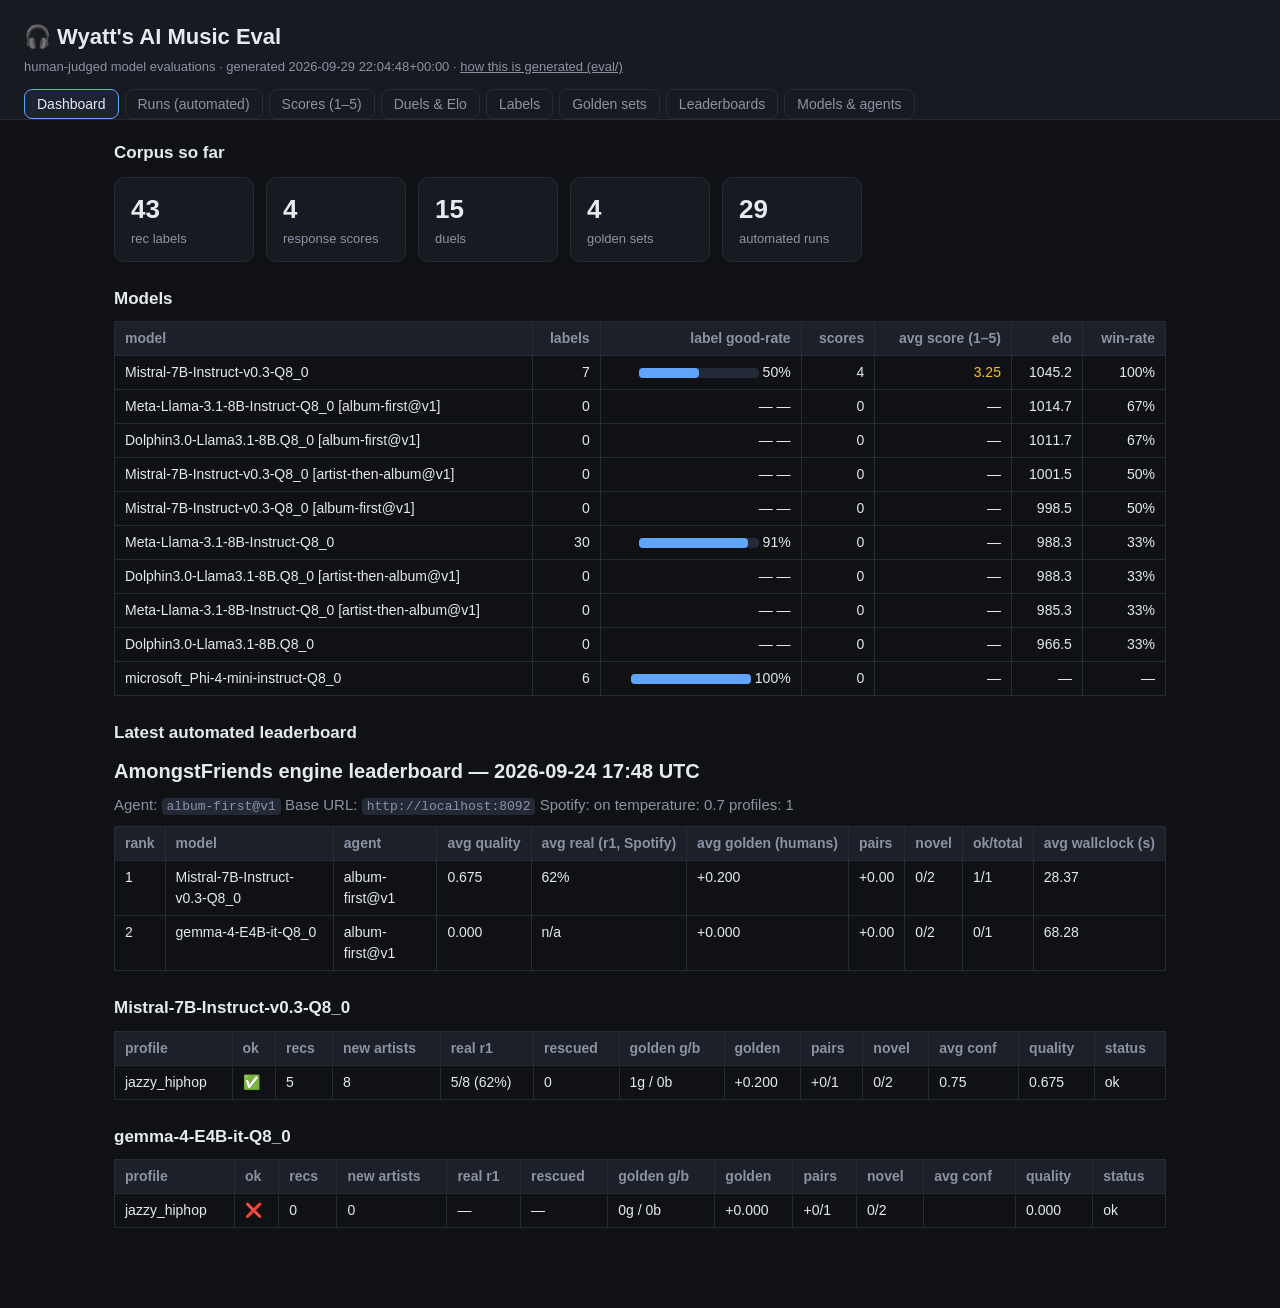
==== docs/index.html @ cd93b75b "Serve eval site from docs/ for GitHub Pages" ====
<!doctype html>
<html lang="en">
<head>
<meta charset="utf-8">
<meta name="viewport" content="width=device-width, initial-scale=1">
<title>Wyatt's AI Music Eval</title>
<link rel="stylesheet" href="style.css?v=20260929220448">
</head>
<body>
<header>
  <h1>🎧 Wyatt's AI Music Eval</h1>
  <p class="sub">human-judged model evaluations · generated <span id="generated"></span> · <a href="https://github.com/wyattpierson/wms-amongstfriends-recommender/tree/main/eval" target="_blank" rel="noopener">how this is generated (eval/)</a></p>
  <nav id="tabs">
    <button data-tab="dashboard" class="active">Dashboard</button>
    <button data-tab="runs">Runs (automated)</button>
    <button data-tab="scores">Scores (1–5)</button>
    <button data-tab="duels">Duels &amp; Elo</button>
    <button data-tab="labels">Labels</button>
    <button data-tab="golden">Golden sets</button>
    <button data-tab="leaderboards">Leaderboards</button>
    <button data-tab="about">Models &amp; agents</button>
  </nav>
</header>
<main>
  <section id="tab-dashboard" class="tab active"></section>
  <section id="tab-runs" class="tab"></section>
  <section id="tab-scores" class="tab"></section>
  <section id="tab-duels" class="tab"></section>
  <section id="tab-labels" class="tab"></section>
  <section id="tab-golden" class="tab"></section>
  <section id="tab-leaderboards" class="tab"></section>
  <section id="tab-about" class="tab"></section>
</main>
<script src="data.js?v=20260929220448"></script>
<script src="app.js?v=20260929220448"></script>
</body>
</html>
---- docs/style.css ----
:root { --bg:#0f1115; --panel:#171a21; --line:#262b36; --text:#e6e9ef; --dim:#8b93a3;
        --good:#4ade80; --bad:#f87171; --mid:#fbbf24; --accent:#60a5fa; }
* { box-sizing:border-box; }
body { margin:0; background:var(--bg); color:var(--text);
       font:15px/1.5 -apple-system, "Segoe UI", Roboto, Helvetica, Arial, sans-serif; }
header { padding:20px 24px 0; border-bottom:1px solid var(--line); background:var(--panel); }
h1 { margin:0; font-size:22px; }
.sub { color:var(--dim); margin:4px 0 12px; font-size:13px; }
.sub a { color:var(--dim); }
nav { display:flex; gap:6px; flex-wrap:wrap; }
nav button { background:none; border:1px solid var(--line); color:var(--dim);
             padding:6px 12px; border-radius:8px; cursor:pointer; font-size:14px; }
nav button.active { color:var(--text); border-color:var(--accent); background:#1c2433; }
main { padding:20px 24px 60px; max-width:1100px; margin:0 auto; }
.tab { display:none; }
.tab.active { display:block; }
h2 { font-size:17px; margin:24px 0 10px; }
h2:first-child { margin-top:0; }
table { border-collapse:collapse; width:100%; margin:10px 0 20px; font-size:14px; }
th, td { border:1px solid var(--line); padding:6px 10px; text-align:left; vertical-align:top; }
th { background:#1c2029; color:var(--dim); font-weight:600; white-space:nowrap; }
td.num, th.num { text-align:right; }
tr:hover td { background:#1a1f29; }
th.sortable { cursor:pointer; user-select:none; } th.sortable:hover { color:var(--accent); }
tr.failed td { opacity:0.55; } tr.untrusted td { background:#2a1a1e; }
.good { color:var(--good); } .bad { color:var(--bad); } .mid { color:var(--mid); }
.dim { color:var(--dim); }
.bar { background:#232936; border-radius:4px; height:10px; width:120px; display:inline-block; vertical-align:middle; }
.bar > div { height:10px; border-radius:4px; background:var(--accent); }
.pill { display:inline-block; padding:1px 8px; border-radius:10px; font-size:12px; background:#232936; }
.cards { display:flex; gap:12px; flex-wrap:wrap; margin:12px 0 20px; }
.card { background:var(--panel); border:1px solid var(--line); border-radius:10px; padding:12px 16px; min-width:140px; }
.card .n { font-size:26px; font-weight:700; }
.card .l { color:var(--dim); font-size:13px; }
select, input { background:#1c2029; color:var(--text); border:1px solid var(--line);
                border-radius:6px; padding:5px 8px; font-size:14px; }
.filters { margin:8px 0; display:flex; gap:8px; flex-wrap:wrap; align-items:center; }
details { background:var(--panel); border:1px solid var(--line); border-radius:8px;
          padding:8px 12px; margin:8px 0; }
summary { cursor:pointer; color:var(--accent); }
pre { background:#0c0e12; border:1px solid var(--line); border-radius:8px;
      padding:12px; overflow-x:auto; font-size:13px; }
.md h1 { font-size:20px; } .md h2 { font-size:17px; } .md p { margin:8px 0; color:var(--dim); }
.empty { color:var(--dim); font-style:italic; padding:16px 0; }
code { background:#232936; padding:1px 5px; border-radius:4px; font-size:13px; }
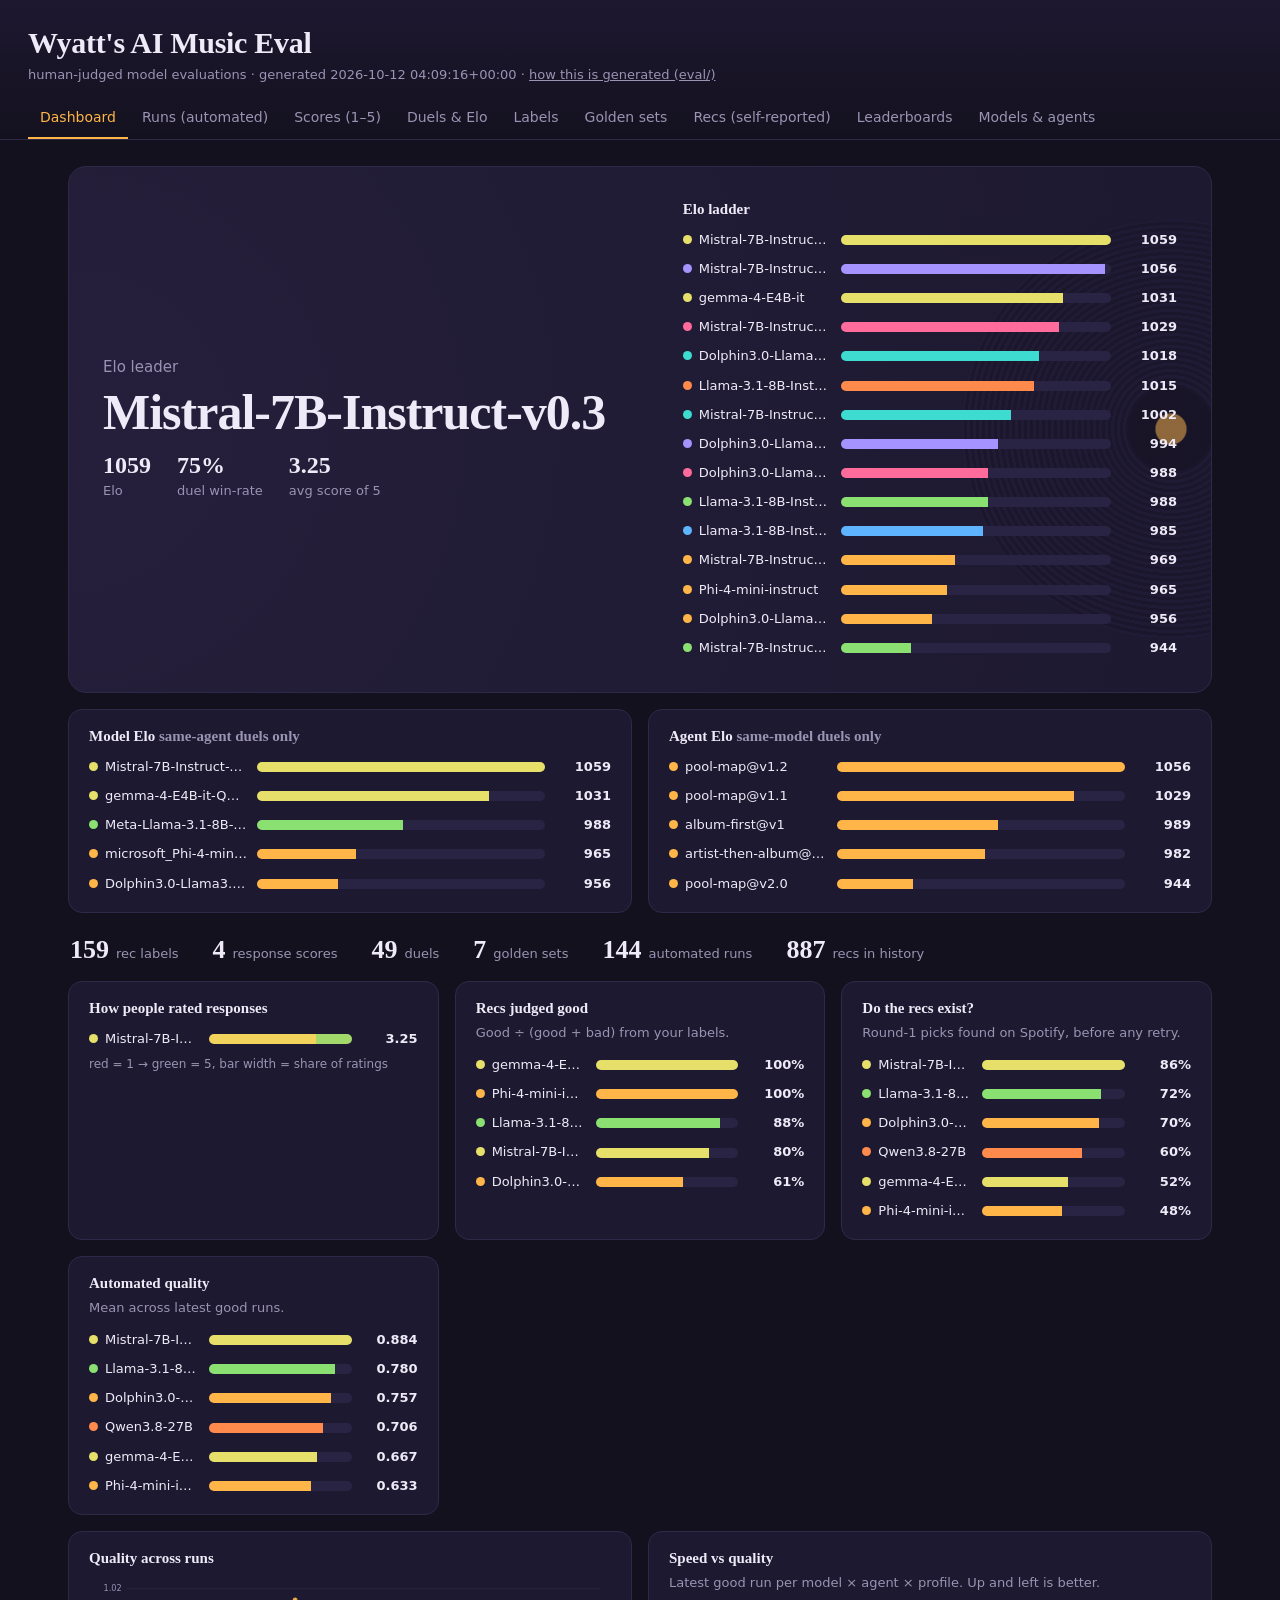
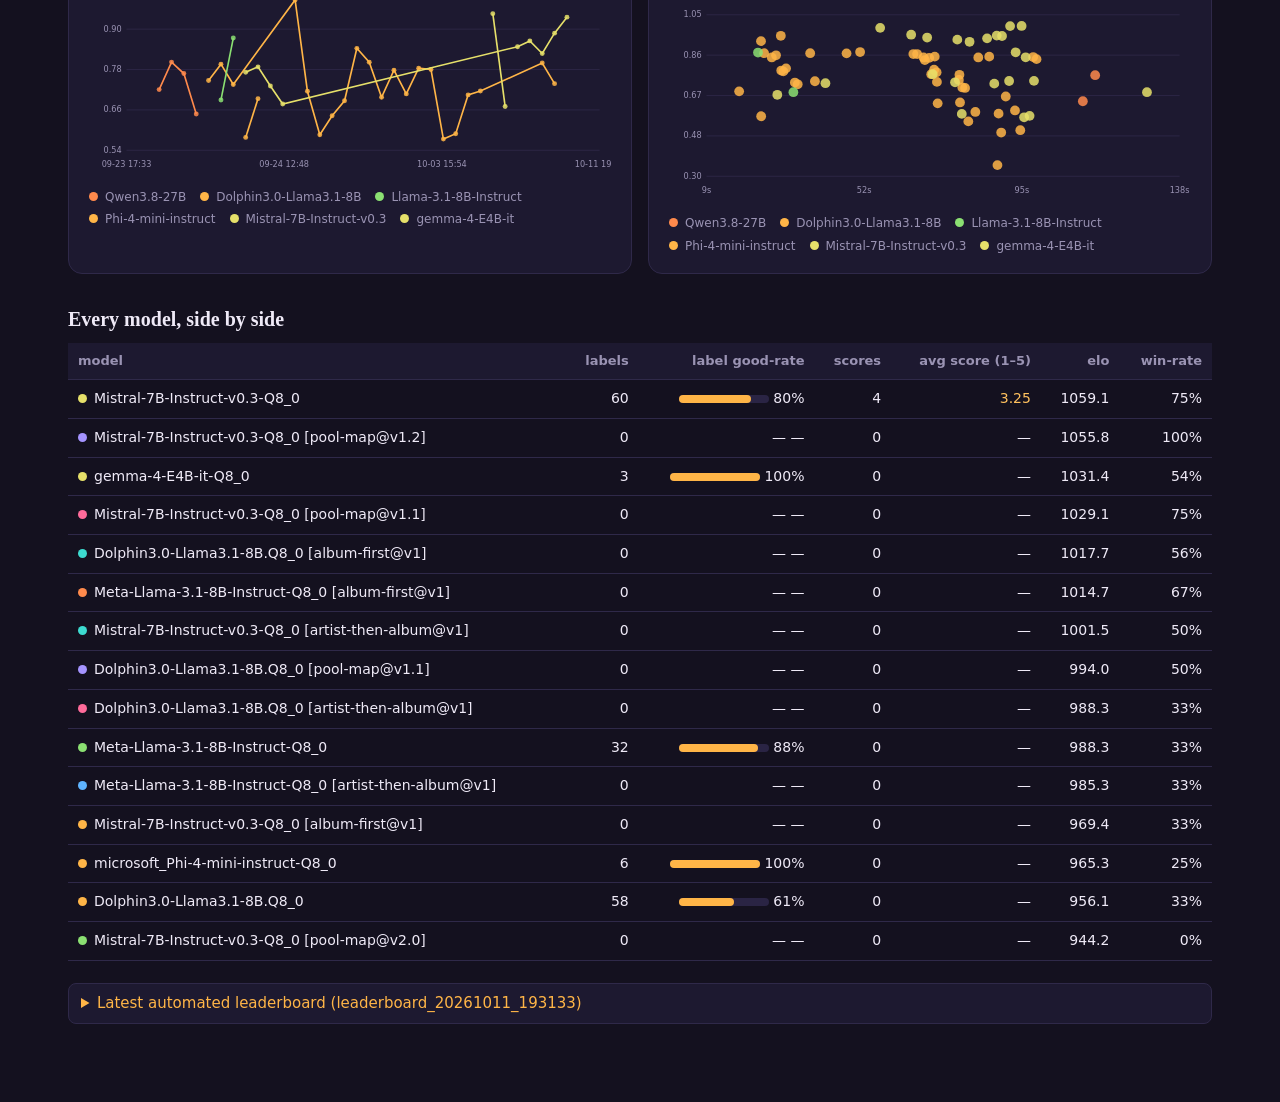
==== commit 3dbef516: "Lots of changes... New agents, improved eval, new ratings, new site" ====
--- a/docs/index.html
+++ b/docs/index.html
@@ -4,11 +4,11 @@
 <meta charset="utf-8">
 <meta name="viewport" content="width=device-width, initial-scale=1">
 <title>Wyatt's AI Music Eval</title>
-<link rel="stylesheet" href="style.css?v=20260929220448">
+<link rel="stylesheet" href="style.css?v=20261012040916">
 </head>
 <body>
 <header>
-  <h1>🎧 Wyatt's AI Music Eval</h1>
+  <h1>Wyatt's AI Music Eval</h1>
   <p class="sub">human-judged model evaluations · generated <span id="generated"></span> · <a href="https://github.com/wyattpierson/wms-amongstfriends-recommender/tree/main/eval" target="_blank" rel="noopener">how this is generated (eval/)</a></p>
   <nav id="tabs">
     <button data-tab="dashboard" class="active">Dashboard</button>
@@ -17,6 +17,7 @@
     <button data-tab="duels">Duels &amp; Elo</button>
     <button data-tab="labels">Labels</button>
     <button data-tab="golden">Golden sets</button>
+    <button data-tab="recs">Recs (self-reported)</button>
     <button data-tab="leaderboards">Leaderboards</button>
     <button data-tab="about">Models &amp; agents</button>
   </nav>
@@ -28,10 +29,11 @@
   <section id="tab-duels" class="tab"></section>
   <section id="tab-labels" class="tab"></section>
   <section id="tab-golden" class="tab"></section>
+  <section id="tab-recs" class="tab"></section>
   <section id="tab-leaderboards" class="tab"></section>
   <section id="tab-about" class="tab"></section>
 </main>
-<script src="data.js?v=20260929220448"></script>
-<script src="app.js?v=20260929220448"></script>
+<script src="data.js?v=20261012040916"></script>
+<script src="app.js?v=20261012040916"></script>
 </body>
 </html>
--- a/docs/style.css
+++ b/docs/style.css
@@ -1,46 +1,62 @@
 
-:root { --bg:#0f1115; --panel:#171a21; --line:#262b36; --text:#e6e9ef; --dim:#8b93a3;
-        --good:#4ade80; --bad:#f87171; --mid:#fbbf24; --accent:#60a5fa; }
+:root { --bg:#14111f; --panel:#1d1930; --panel2:#251f3b; --line:#2f2949; --text:#efeaf7; --dim:#9a93b3;
+        --good:#7be0a8; --bad:#ff7a90; --mid:#ffc15e; --accent:#ffb547;
+        --serif:"Iowan Old Style","Palatino Linotype",Palatino,Georgia,serif; }
 * { box-sizing:border-box; }
-body { margin:0; background:var(--bg); color:var(--text);
-       font:15px/1.5 -apple-system, "Segoe UI", Roboto, Helvetica, Arial, sans-serif; }
-header { padding:20px 24px 0; border-bottom:1px solid var(--line); background:var(--panel); }
-h1 { margin:0; font-size:22px; }
-.sub { color:var(--dim); margin:4px 0 12px; font-size:13px; }
+body { margin:0; background:var(--bg); color:var(--text); font:15px/1.55 system-ui,-apple-system,"Segoe UI",Roboto,sans-serif; }
+header { padding:26px 28px 0; background:linear-gradient(#1d1830,var(--bg)); position:sticky; top:0; z-index:5; border-bottom:1px solid var(--line); }
+h1 { margin:0; font:600 30px/1.1 var(--serif); letter-spacing:-.01em; }
+.sub { color:var(--dim); margin:6px 0 14px; font-size:13px; }
 .sub a { color:var(--dim); }
-nav { display:flex; gap:6px; flex-wrap:wrap; }
-nav button { background:none; border:1px solid var(--line); color:var(--dim);
-             padding:6px 12px; border-radius:8px; cursor:pointer; font-size:14px; }
-nav button.active { color:var(--text); border-color:var(--accent); background:#1c2433; }
-main { padding:20px 24px 60px; max-width:1100px; margin:0 auto; }
-.tab { display:none; }
-.tab.active { display:block; }
-h2 { font-size:17px; margin:24px 0 10px; }
-h2:first-child { margin-top:0; }
-table { border-collapse:collapse; width:100%; margin:10px 0 20px; font-size:14px; }
-th, td { border:1px solid var(--line); padding:6px 10px; text-align:left; vertical-align:top; }
-th { background:#1c2029; color:var(--dim); font-weight:600; white-space:nowrap; }
-td.num, th.num { text-align:right; }
-tr:hover td { background:#1a1f29; }
+nav { display:flex; gap:2px; overflow-x:auto; }
+nav button { background:none; border:0; border-bottom:2px solid transparent; color:var(--dim); padding:8px 12px; cursor:pointer; font:inherit; font-size:14px; white-space:nowrap; }
+nav button:hover { color:var(--text); }
+nav button.active { color:var(--accent); border-color:var(--accent); }
+button:focus-visible, select:focus-visible, summary:focus-visible { outline:2px solid var(--accent); outline-offset:2px; }
+main { padding:26px 28px 70px; max-width:1200px; margin:0 auto; }
+.tab { display:none; overflow-x:auto; } .tab.active { display:block; }
+h2 { font:600 20px var(--serif); margin:34px 0 12px; } h2:first-child { margin-top:0; }
+h3 { font:600 15px var(--serif); margin:0 0 12px; }
+table { border-collapse:collapse; width:100%; margin:10px 0 22px; font-size:14px; }
+th, td { border-bottom:1px solid var(--line); padding:8px 10px; text-align:left; vertical-align:top; }
+th { color:var(--dim); font-weight:600; font-size:13px; white-space:nowrap; background:var(--panel); position:sticky; top:0; }
+td.num, th.num { text-align:right; font-variant-numeric:tabular-nums; }
+tr:hover td { background:#221d37; }
 th.sortable { cursor:pointer; user-select:none; } th.sortable:hover { color:var(--accent); }
-tr.failed td { opacity:0.55; } tr.untrusted td { background:#2a1a1e; }
-.good { color:var(--good); } .bad { color:var(--bad); } .mid { color:var(--mid); }
-.dim { color:var(--dim); }
-.bar { background:#232936; border-radius:4px; height:10px; width:120px; display:inline-block; vertical-align:middle; }
-.bar > div { height:10px; border-radius:4px; background:var(--accent); }
-.pill { display:inline-block; padding:1px 8px; border-radius:10px; font-size:12px; background:#232936; }
-.cards { display:flex; gap:12px; flex-wrap:wrap; margin:12px 0 20px; }
-.card { background:var(--panel); border:1px solid var(--line); border-radius:10px; padding:12px 16px; min-width:140px; }
-.card .n { font-size:26px; font-weight:700; }
-.card .l { color:var(--dim); font-size:13px; }
-select, input { background:#1c2029; color:var(--text); border:1px solid var(--line);
-                border-radius:6px; padding:5px 8px; font-size:14px; }
-.filters { margin:8px 0; display:flex; gap:8px; flex-wrap:wrap; align-items:center; }
-details { background:var(--panel); border:1px solid var(--line); border-radius:8px;
-          padding:8px 12px; margin:8px 0; }
+tr.failed td { opacity:.5; } tr.untrusted td { background:#33182a; }
+.good { color:var(--good); } .bad { color:var(--bad); } .mid { color:var(--mid); } .dim { color:var(--dim); }
+.bar { background:#2a2444; border-radius:4px; height:8px; width:90px; display:inline-block; vertical-align:middle; }
+.bar > div { height:8px; border-radius:4px; background:var(--accent); }
+.pill { display:inline-block; padding:1px 9px; border-radius:10px; font-size:12px; background:#2a2444; }
+.cards { display:flex; gap:12px; flex-wrap:wrap; }
+.card { background:var(--panel); border:1px solid var(--line); border-radius:10px; padding:12px 16px; }
+select, input { background:var(--panel2); color:var(--text); border:1px solid var(--line); border-radius:6px; padding:5px 8px; font:inherit; font-size:14px; }
+.filters { margin:8px 0 12px; display:flex; gap:10px; flex-wrap:wrap; align-items:center; color:var(--dim); }
+details { background:var(--panel); border:1px solid var(--line); border-radius:8px; padding:8px 12px; margin:8px 0; }
 summary { cursor:pointer; color:var(--accent); }
-pre { background:#0c0e12; border:1px solid var(--line); border-radius:8px;
-      padding:12px; overflow-x:auto; font-size:13px; }
-.md h1 { font-size:20px; } .md h2 { font-size:17px; } .md p { margin:8px 0; color:var(--dim); }
+pre { background:#100d19; border:1px solid var(--line); border-radius:8px; padding:12px; overflow-x:auto; font-size:13px; }
+.md h1 { font-size:20px; } .md p { margin:8px 0; color:var(--dim); }
 .empty { color:var(--dim); font-style:italic; padding:16px 0; }
-code { background:#232936; padding:1px 5px; border-radius:4px; font-size:13px; }
+code { background:#2a2444; padding:1px 5px; border-radius:4px; font-size:13px; }
+/* hero: a record half-sunk into the panel */
+.hero { display:grid; grid-template-columns:1.1fr 1fr; gap:36px; align-items:center; padding:34px; border:1px solid var(--line); border-radius:18px; overflow:hidden; position:relative;
+        background:radial-gradient(circle at 0% 50%,var(--panel2),var(--panel)); }
+.hero::before { content:""; position:absolute; right:-170px; top:50%; width:420px; height:420px; margin-top:-210px; border-radius:50%; opacity:.5; pointer-events:none;
+        background:radial-gradient(circle,var(--accent) 0 5%,#15111f 5.5% 14%,transparent 14.5%),repeating-radial-gradient(circle,#191428 0 3px,#231d38 3px 6px); }
+.hero > * { position:relative; }
+.hero .name { font:600 clamp(30px,5vw,50px)/1.05 var(--serif); letter-spacing:-.02em; margin:6px 0 14px; }
+.facts { display:flex; gap:26px; flex-wrap:wrap; } .facts b { display:block; font:600 24px var(--serif); } .facts span { color:var(--dim); font-size:13px; }
+.strip { display:flex; flex-wrap:wrap; gap:8px 34px; margin:22px 2px 6px; } .strip b { font:600 26px var(--serif); margin-right:7px; } .strip span { color:var(--dim); font-size:13px; }
+.grid2 { display:grid; grid-template-columns:repeat(auto-fit,minmax(340px,1fr)); gap:16px; margin:16px 0; }
+.panel { background:var(--panel); border:1px solid var(--line); border-radius:14px; padding:18px 20px; }
+.panel p.dim { font-size:13px; margin:-6px 0 12px; }
+.hb { display:grid; gap:9px; }
+.hr { display:grid; grid-template-columns:minmax(110px,1.1fr) 2fr 56px; gap:10px; align-items:center; font-size:13px; }
+.hr b { text-align:right; font-variant-numeric:tabular-nums; }
+.hl { white-space:nowrap; overflow:hidden; text-overflow:ellipsis; }
+.ht { display:flex; height:10px; background:#2a2444; border-radius:5px; overflow:hidden; } .ht > span { height:100%; }
+.dot { display:inline-block; width:9px; height:9px; border-radius:50%; margin-right:7px; }
+.plot { width:100%; height:auto; } .plot line { stroke:var(--line); } .plot text { fill:var(--dim); font-size:10px; }
+.lg { display:flex; flex-wrap:wrap; gap:4px 14px; font-size:12px; color:var(--dim); margin-top:6px; }
+@media (max-width:760px) { .hero { grid-template-columns:1fr; padding:22px; } header, main { padding-left:16px; padding-right:16px; } }
+@media (prefers-reduced-motion:no-preference) { .ht > span { transition:width .6s ease; } }
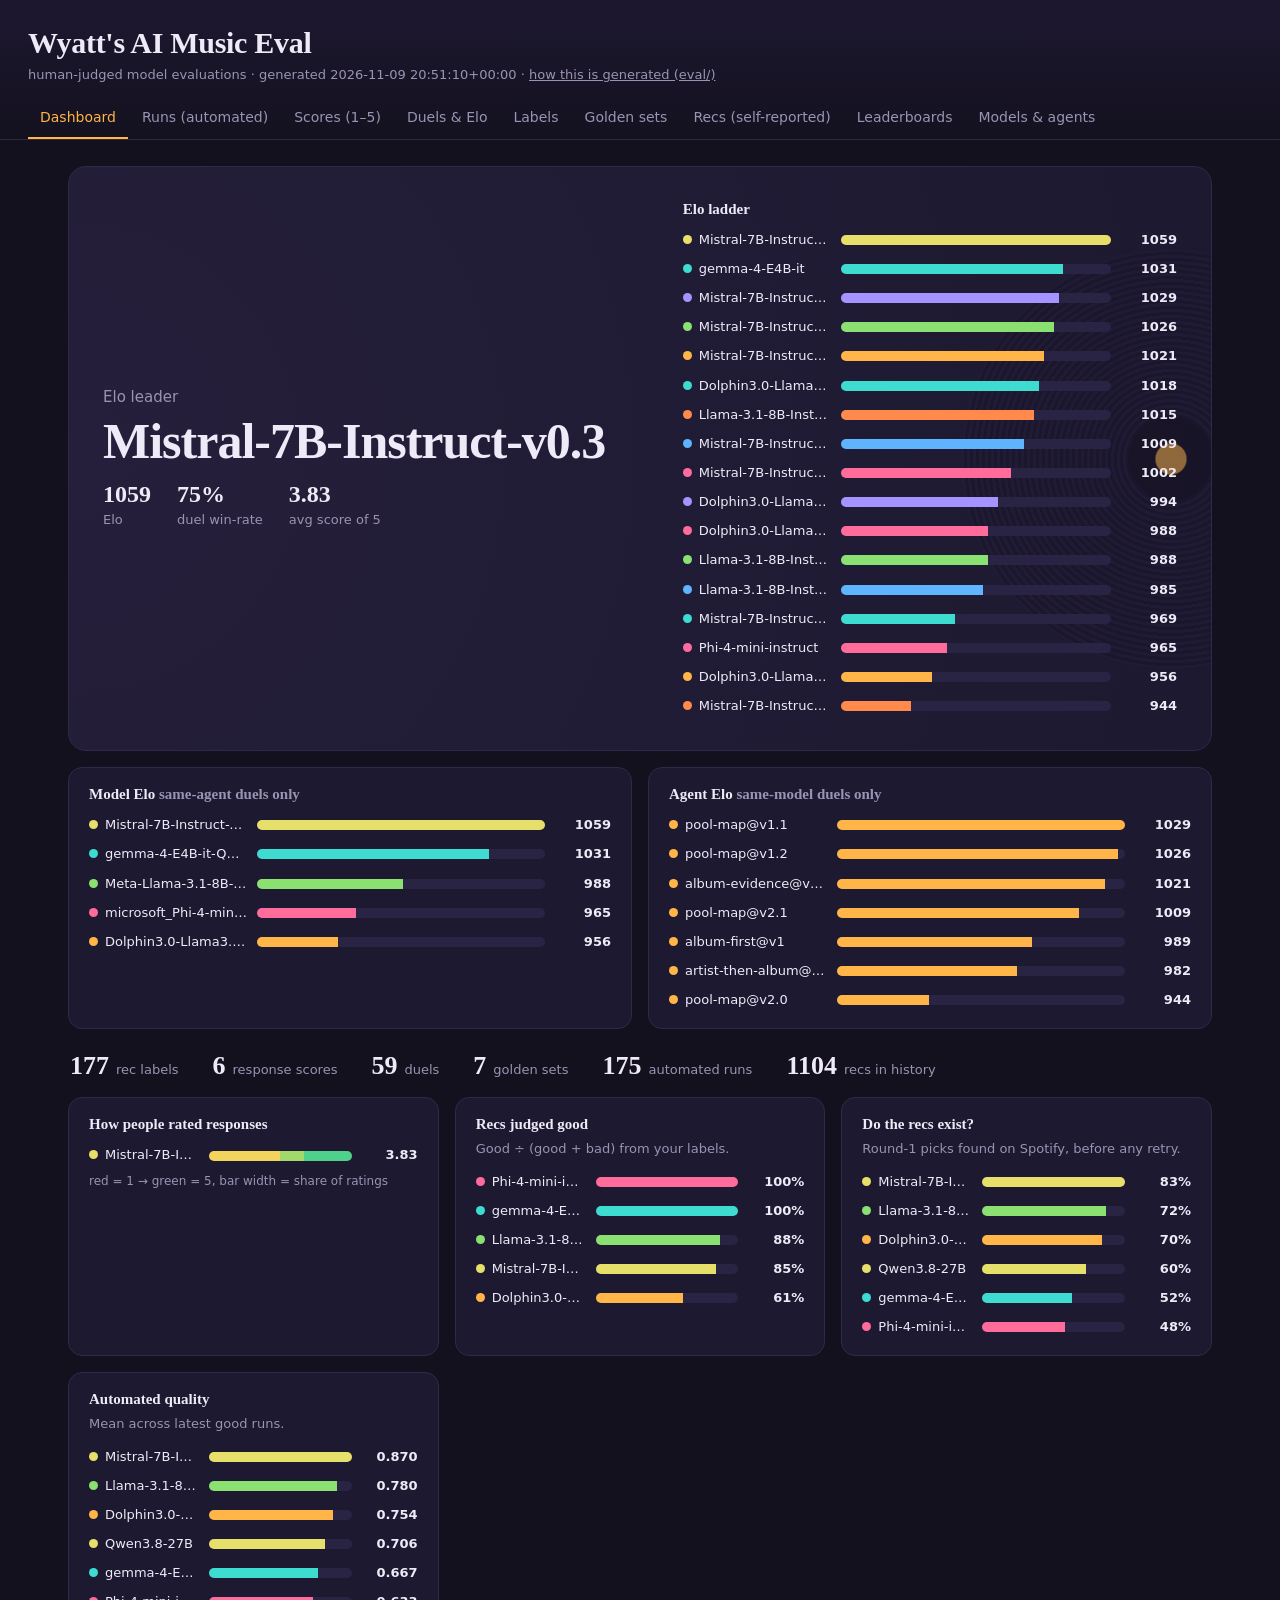
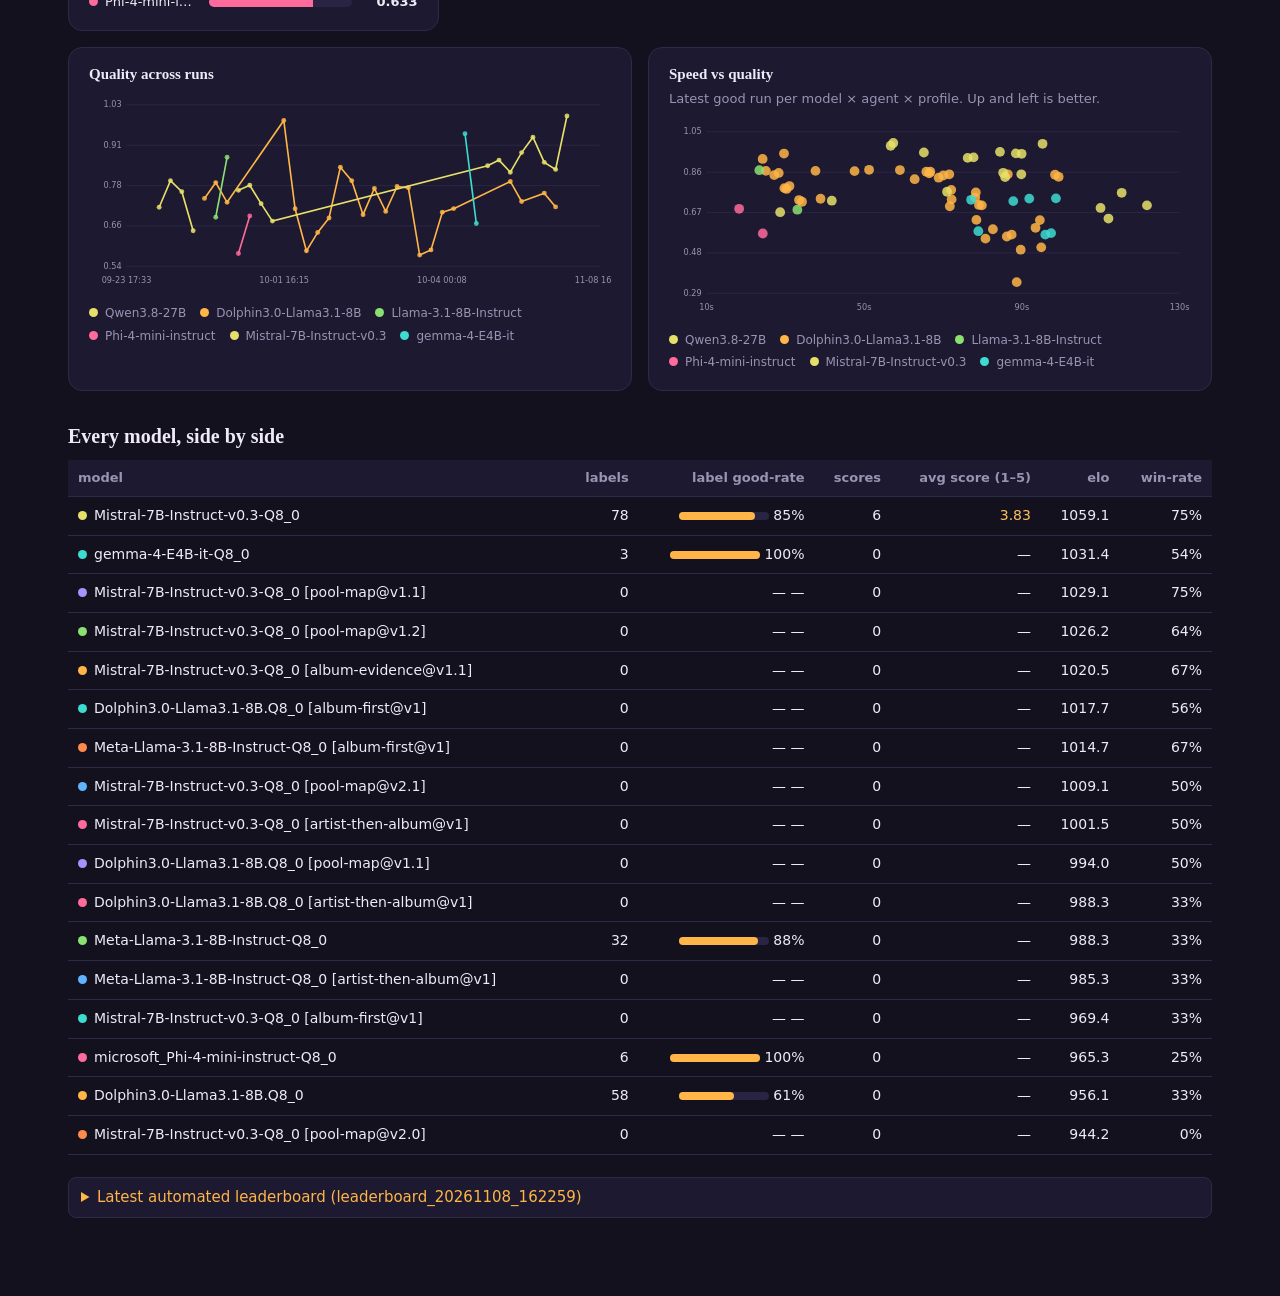
==== commit f3211776: "New agent, new wizard, updated recomended, updated site" ====
--- a/docs/index.html
+++ b/docs/index.html
@@ -4,7 +4,7 @@
 <meta charset="utf-8">
 <meta name="viewport" content="width=device-width, initial-scale=1">
 <title>Wyatt's AI Music Eval</title>
-<link rel="stylesheet" href="style.css?v=20261012040916">
+<link rel="stylesheet" href="style.css?v=20261109205110">
 </head>
 <body>
 <header>
@@ -33,7 +33,7 @@
   <section id="tab-leaderboards" class="tab"></section>
   <section id="tab-about" class="tab"></section>
 </main>
-<script src="data.js?v=20261012040916"></script>
-<script src="app.js?v=20261012040916"></script>
+<script src="data.js?v=20261109205110"></script>
+<script src="app.js?v=20261109205110"></script>
 </body>
 </html>
